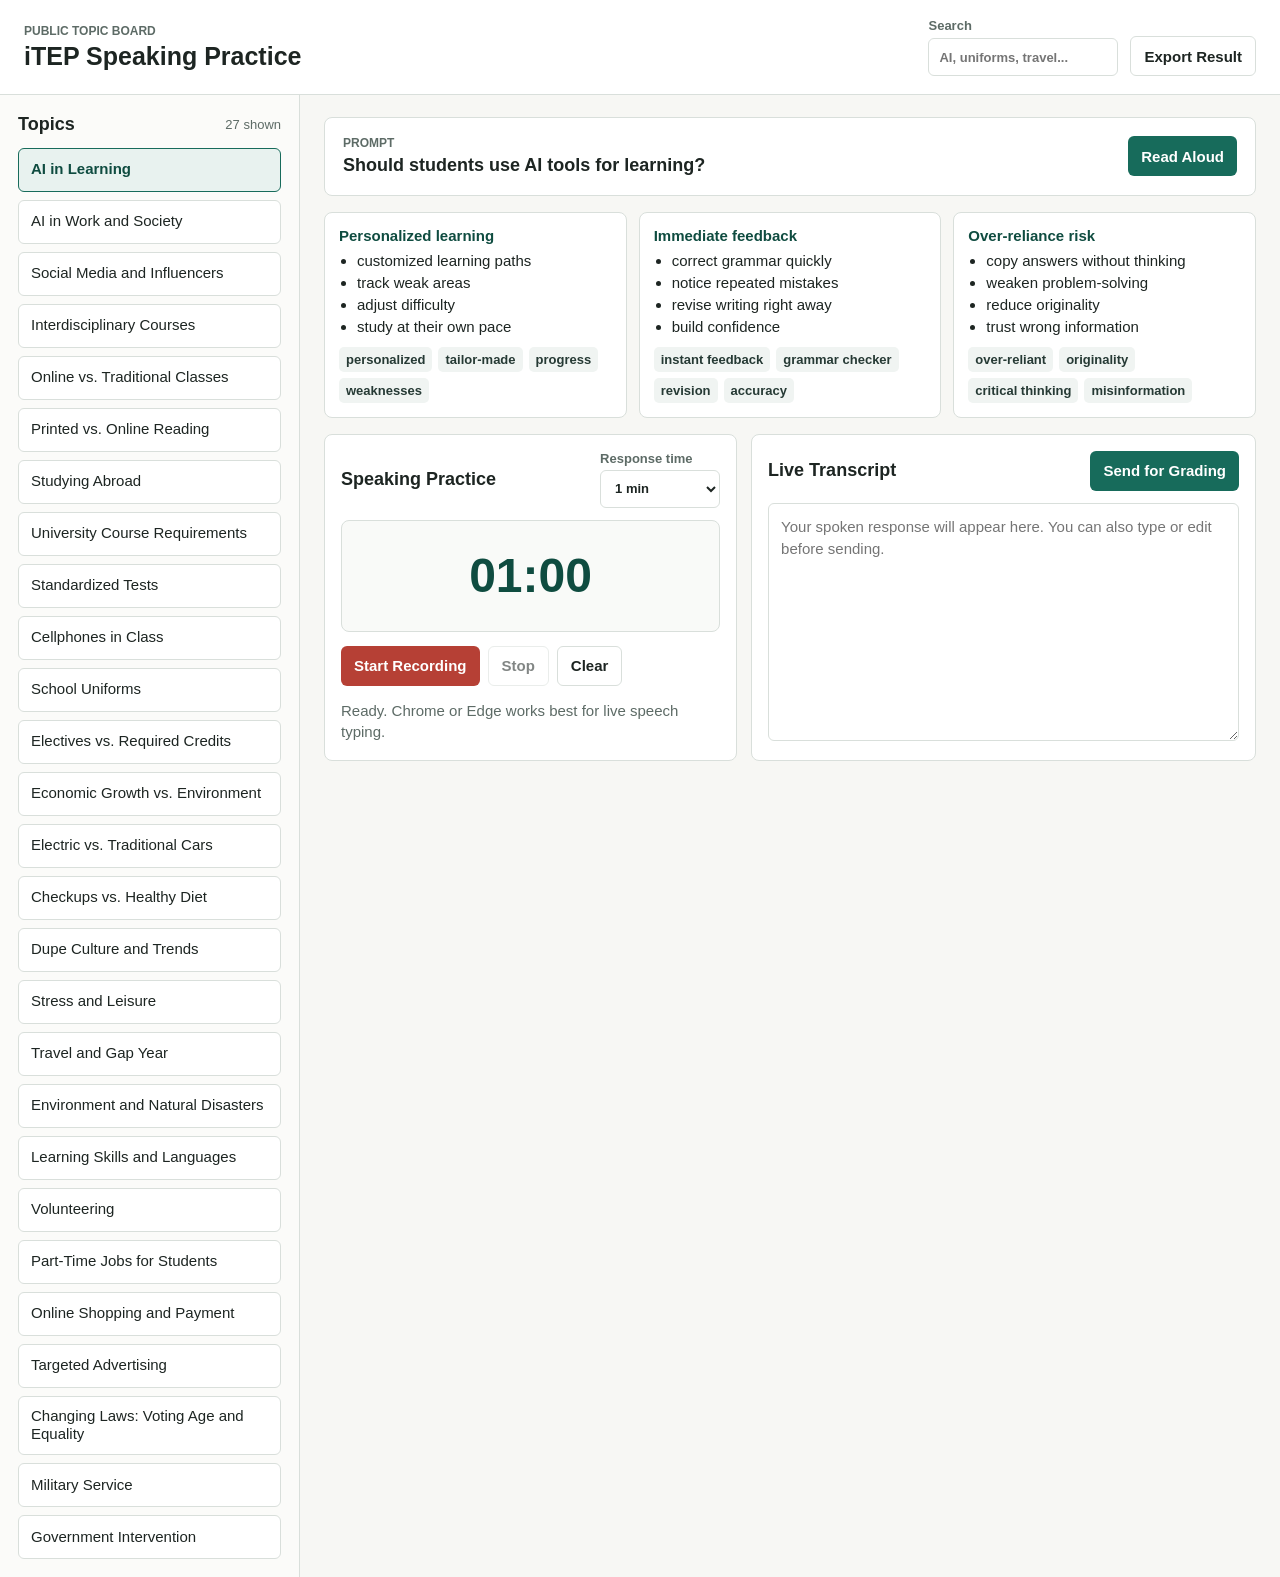
==== index.html @ 1069f04c "Add files via upload" ====
<!doctype html>
<html lang="en">
  <head>
    <meta charset="utf-8">
    <meta name="viewport" content="width=device-width, initial-scale=1">
    <title>iTEP Speaking Practice</title>
    <link rel="stylesheet" href="styles.css">
  </head>
  <body>
    <header class="topbar">
      <div>
        <p class="eyebrow">Public Topic Board</p>
        <h1>iTEP Speaking Practice</h1>
      </div>
      <div class="top-actions">
        <label class="search">
          <span>Search</span>
          <input id="searchInput" type="search" placeholder="AI, uniforms, travel...">
        </label>
        <button id="exportBtn" class="ghost-button" type="button">Export Result</button>
      </div>
    </header>

    <main class="app-shell">
      <aside class="topic-panel" aria-label="Topic board">
        <div class="panel-heading">
          <h2>Topics</h2>
          <span id="topicCount"></span>
        </div>
        <div id="topicList" class="topic-list"></div>
      </aside>

      <section class="learning-panel" aria-label="Learning content">
        <div class="prompt-band">
          <div>
            <p class="eyebrow">Prompt</p>
            <h2 id="promptText"></h2>
          </div>
          <button id="readPromptBtn" class="primary-button" type="button">Read Aloud</button>
        </div>

        <div class="viewpoint-grid" id="viewpointGrid"></div>

        <div class="practice-area">
          <section class="practice-box">
            <div class="section-title">
              <h2>Speaking Practice</h2>
              <label>
                Response time
                <select id="timeSelect">
                  <option value="30">30 sec</option>
                  <option value="45">45 sec</option>
                  <option value="60" selected>1 min</option>
                  <option value="90">1 min 30 sec</option>
                  <option value="120">2 min</option>
                  <option value="180">3 min</option>
                </select>
              </label>
            </div>

            <div class="timer-row">
              <div id="timerDisplay" class="timer">01:00</div>
              <div class="record-actions">
                <button id="recordBtn" class="danger-button" type="button">Start Recording</button>
                <button id="stopBtn" class="ghost-button" type="button" disabled>Stop</button>
                <button id="clearBtn" class="ghost-button" type="button">Clear</button>
              </div>
            </div>

            <p id="speechStatus" class="status-text">Ready. Chrome or Edge works best for live speech typing.</p>
            <audio id="audioPlayback" class="audio-playback" controls hidden></audio>
          </section>

          <section class="transcript-box">
            <div class="section-title">
              <h2>Live Transcript</h2>
              <button id="sendBtn" class="primary-button" type="button">Send for Grading</button>
            </div>
            <textarea id="transcript" placeholder="Your spoken response will appear here. You can also type or edit before sending."></textarea>
          </section>
        </div>

        <section class="results-panel" id="resultsPanel" hidden>
          <div class="section-title">
            <h2>Correction and Grade</h2>
            <span id="gradeBadge" class="grade-badge"></span>
          </div>
          <div class="result-grid">
            <div>
              <h3>Polished Revision</h3>
              <p id="correctedText"></p>
            </div>
            <div>
              <h3>Organized Feedback</h3>
              <ul id="feedbackList"></ul>
            </div>
          </div>
          <div>
            <h3>Original Google Doc Reference</h3>
            <p id="upgradedSample"></p>
          </div>
        </section>
      </section>
    </main>

    <script src="app.js?v=8"></script>
  </body>
</html>
---- styles.css ----
:root {
  color-scheme: light;
  --bg: #f7f7f4;
  --surface: #ffffff;
  --surface-strong: #f0f4f2;
  --ink: #1d2522;
  --muted: #5d6b66;
  --line: #d9dfdb;
  --accent: #176b5b;
  --accent-dark: #0f4c40;
  --danger: #b64035;
  --gold: #8a6f24;
  --focus: #2b6cb0;
}

* {
  box-sizing: border-box;
}

body {
  margin: 0;
  min-height: 100vh;
  background: var(--bg);
  color: var(--ink);
  font-family: Arial, Helvetica, sans-serif;
  font-size: 15px;
}

button,
input,
select,
textarea {
  font: inherit;
}

button {
  border: 0;
  cursor: pointer;
}

button:disabled {
  cursor: not-allowed;
  opacity: 0.55;
}

.topbar {
  min-height: 88px;
  display: flex;
  align-items: center;
  justify-content: space-between;
  gap: 20px;
  padding: 18px 24px;
  border-bottom: 1px solid var(--line);
  background: var(--surface);
}

.eyebrow {
  margin: 0 0 4px;
  color: var(--muted);
  font-size: 12px;
  font-weight: 700;
  letter-spacing: 0;
  text-transform: uppercase;
}

h1,
h2,
h3,
p {
  margin-top: 0;
}

h1 {
  margin-bottom: 0;
  font-size: 25px;
  line-height: 1.15;
}

h2 {
  margin-bottom: 0;
  font-size: 18px;
  line-height: 1.25;
}

h3 {
  margin-bottom: 8px;
  font-size: 15px;
}

.top-actions {
  display: flex;
  align-items: end;
  gap: 12px;
}

.search {
  display: grid;
  gap: 5px;
  color: var(--muted);
  font-size: 13px;
  font-weight: 700;
}

.search input,
select {
  min-height: 38px;
  border: 1px solid var(--line);
  border-radius: 6px;
  padding: 8px 10px;
  background: #fff;
  color: var(--ink);
}

.app-shell {
  display: grid;
  grid-template-columns: 300px minmax(0, 1fr);
  min-height: calc(100vh - 88px);
}

.topic-panel {
  border-right: 1px solid var(--line);
  background: #fbfbf9;
  padding: 18px;
  overflow: auto;
}

.panel-heading,
.section-title {
  display: flex;
  align-items: center;
  justify-content: space-between;
  gap: 14px;
  margin-bottom: 12px;
}

.panel-heading span {
  color: var(--muted);
  font-size: 13px;
}

.topic-list {
  display: grid;
  gap: 8px;
}

.topic-button {
  width: 100%;
  min-height: 44px;
  padding: 10px 12px;
  border: 1px solid var(--line);
  border-radius: 6px;
  background: var(--surface);
  color: var(--ink);
  text-align: left;
  line-height: 1.25;
}

.topic-button[aria-current="true"] {
  border-color: var(--accent);
  background: #e8f2ef;
  color: var(--accent-dark);
  font-weight: 700;
}

.learning-panel {
  min-width: 0;
  padding: 22px 24px 32px;
  overflow: auto;
}

.prompt-band {
  display: flex;
  align-items: center;
  justify-content: space-between;
  gap: 20px;
  padding: 18px;
  border: 1px solid var(--line);
  border-radius: 8px;
  background: var(--surface);
}

.viewpoint-grid {
  display: grid;
  grid-template-columns: repeat(3, minmax(0, 1fr));
  gap: 12px;
  margin: 16px 0;
}

.viewpoint {
  min-height: 180px;
  border: 1px solid var(--line);
  border-radius: 8px;
  background: var(--surface);
  padding: 14px;
}

.viewpoint h3 {
  color: var(--accent-dark);
}

.viewpoint ul {
  margin: 0 0 12px 18px;
  padding: 0;
}

.viewpoint li {
  margin-bottom: 5px;
}

.keywords {
  display: flex;
  flex-wrap: wrap;
  gap: 6px;
}

.keyword {
  padding: 5px 7px;
  border-radius: 5px;
  background: var(--surface-strong);
  color: #263a35;
  font-size: 13px;
  font-weight: 700;
}

.practice-area {
  display: grid;
  grid-template-columns: minmax(280px, 0.9fr) minmax(320px, 1.1fr);
  gap: 14px;
  align-items: stretch;
}

.practice-box,
.transcript-box,
.results-panel {
  border: 1px solid var(--line);
  border-radius: 8px;
  background: var(--surface);
  padding: 16px;
}

.section-title label {
  display: grid;
  gap: 4px;
  color: var(--muted);
  font-size: 13px;
  font-weight: 700;
}

.timer-row {
  display: grid;
  gap: 14px;
}

.timer {
  display: grid;
  place-items: center;
  min-height: 112px;
  border: 1px solid var(--line);
  border-radius: 8px;
  background: #f9faf8;
  font-size: 48px;
  font-weight: 700;
  color: var(--accent-dark);
}

.record-actions {
  display: flex;
  flex-wrap: wrap;
  gap: 8px;
}

.primary-button,
.ghost-button,
.danger-button {
  min-height: 40px;
  border-radius: 6px;
  padding: 9px 13px;
  font-weight: 700;
}

.primary-button {
  background: var(--accent);
  color: #fff;
}

.danger-button {
  background: var(--danger);
  color: #fff;
}

.ghost-button {
  border: 1px solid var(--line);
  background: var(--surface);
  color: var(--ink);
}

.status-text {
  margin: 14px 0 0;
  color: var(--muted);
  line-height: 1.45;
}

.status-text.warning {
  color: #8a3d18;
  font-weight: 700;
}

.status-text.active {
  color: var(--accent-dark);
  font-weight: 700;
}

.audio-playback {
  width: 100%;
  margin-top: 12px;
}

textarea {
  width: 100%;
  min-height: 238px;
  resize: vertical;
  border: 1px solid var(--line);
  border-radius: 6px;
  padding: 12px;
  line-height: 1.5;
}

.results-panel {
  margin-top: 14px;
}

.result-grid {
  display: grid;
  grid-template-columns: 1fr 1fr;
  gap: 16px;
}

.grade-badge {
  min-width: 92px;
  border-radius: 999px;
  padding: 7px 10px;
  background: #f7efd7;
  color: var(--gold);
  text-align: center;
  font-weight: 700;
}

#feedbackList {
  margin: 0 0 0 18px;
  padding: 0;
}

#feedbackList li {
  margin-bottom: 6px;
}

#upgradedSample {
  max-height: 360px;
  overflow: auto;
  white-space: pre-wrap;
  line-height: 1.5;
  padding: 12px;
  border: 1px solid var(--line);
  border-radius: 6px;
  background: #fbfbf9;
}

@media (max-width: 980px) {
  .topbar,
  .top-actions,
  .prompt-band,
  .section-title {
    align-items: stretch;
    flex-direction: column;
  }

  .app-shell,
  .practice-area,
  .result-grid {
    grid-template-columns: 1fr;
  }

  .topic-panel {
    max-height: 260px;
    border-right: 0;
    border-bottom: 1px solid var(--line);
  }

  .viewpoint-grid {
    grid-template-columns: 1fr;
  }

  .timer {
    font-size: 40px;
  }
}
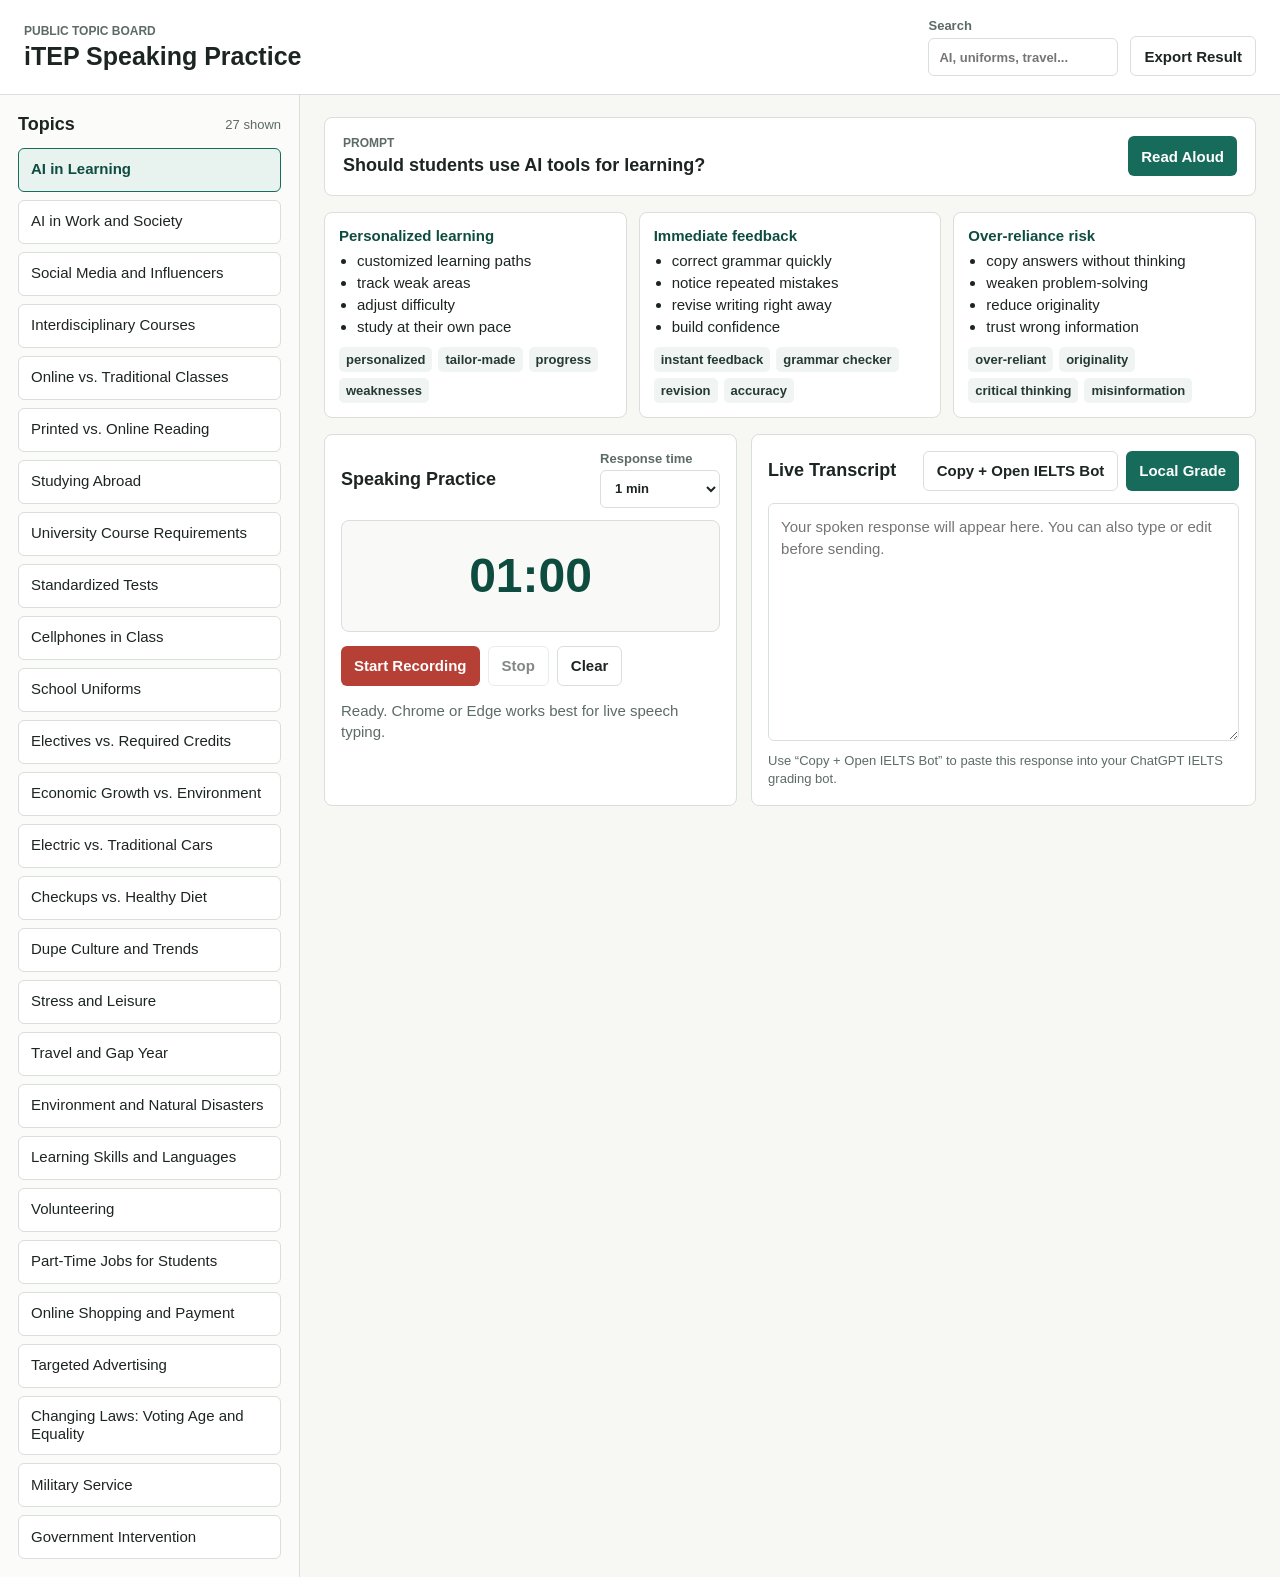
==== commit 7d31dfab: "Add files via upload" ====
--- a/index.html
+++ b/index.html
@@ -74,9 +74,13 @@
           <section class="transcript-box">
             <div class="section-title">
               <h2>Live Transcript</h2>
-              <button id="sendBtn" class="primary-button" type="button">Send for Grading</button>
+              <div class="inline-actions">
+                <button id="gptBotBtn" class="ghost-button" type="button">Copy + Open IELTS Bot</button>
+                <button id="sendBtn" class="primary-button" type="button">Local Grade</button>
+              </div>
             </div>
             <textarea id="transcript" placeholder="Your spoken response will appear here. You can also type or edit before sending."></textarea>
+            <p id="botStatus" class="status-text compact">Use “Copy + Open IELTS Bot” to paste this response into your ChatGPT IELTS grading bot.</p>
           </section>
         </div>
 
@@ -103,6 +107,6 @@
       </section>
     </main>
 
-    <script src="app.js?v=8"></script>
+    <script src="app.js?v=9"></script>
   </body>
 </html>
--- a/styles.css
+++ b/styles.css
@@ -269,6 +269,13 @@
   gap: 8px;
 }
 
+.inline-actions {
+  display: flex;
+  flex-wrap: wrap;
+  justify-content: flex-end;
+  gap: 8px;
+}
+
 .primary-button,
 .ghost-button,
 .danger-button {
@@ -298,6 +305,11 @@
   margin: 14px 0 0;
   color: var(--muted);
   line-height: 1.45;
+}
+
+.status-text.compact {
+  margin-top: 8px;
+  font-size: 13px;
 }
 
 .status-text.warning {
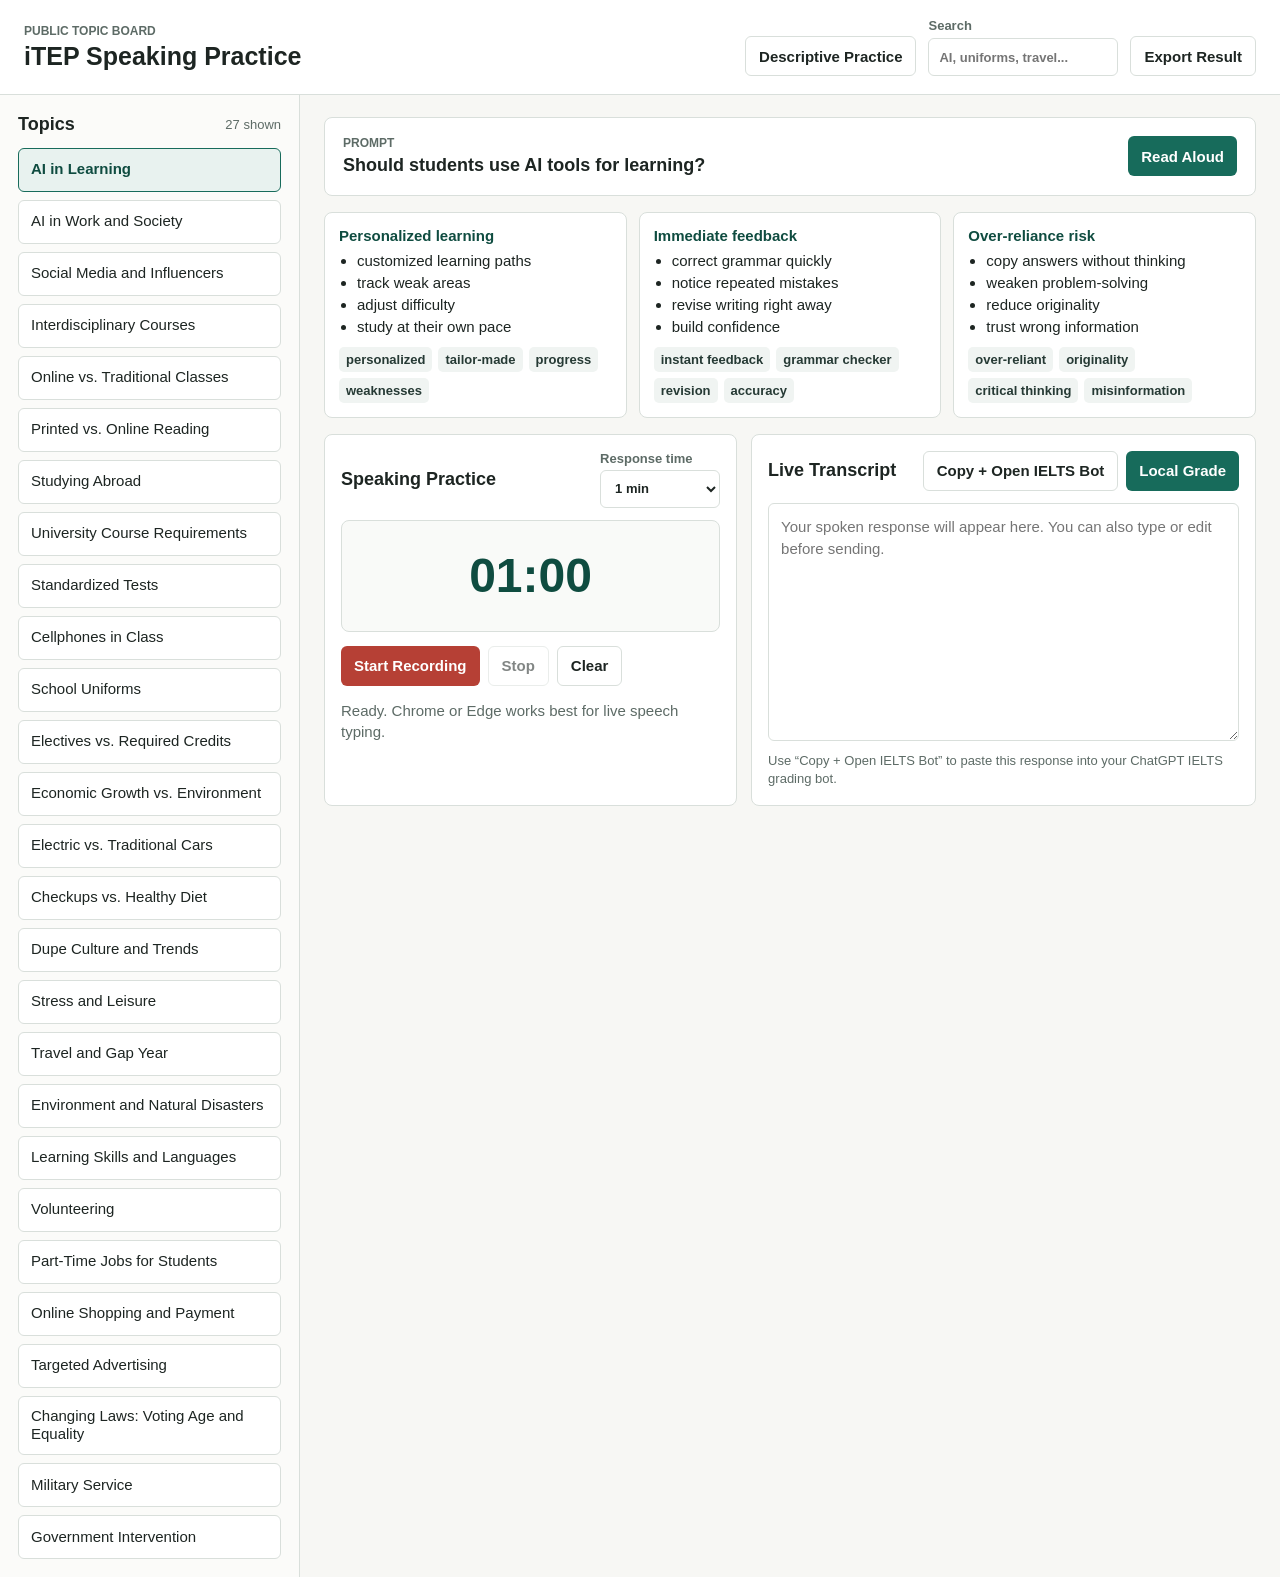
==== commit dc0645ea: "Add files via upload" ====
--- a/index.html
+++ b/index.html
@@ -13,6 +13,7 @@
         <h1>iTEP Speaking Practice</h1>
       </div>
       <div class="top-actions">
+        <a class="ghost-link" href="descriptive-speaking.html">Descriptive Practice</a>
         <label class="search">
           <span>Search</span>
           <input id="searchInput" type="search" placeholder="AI, uniforms, travel...">
--- a/styles.css
+++ b/styles.css
@@ -285,6 +285,19 @@
   font-weight: 700;
 }
 
+.ghost-link {
+  display: inline-flex;
+  min-height: 40px;
+  align-items: center;
+  border: 1px solid var(--line);
+  border-radius: 6px;
+  padding: 9px 13px;
+  background: var(--surface);
+  color: var(--ink);
+  font-weight: 700;
+  text-decoration: none;
+}
+
 .primary-button {
   background: var(--accent);
   color: #fff;
